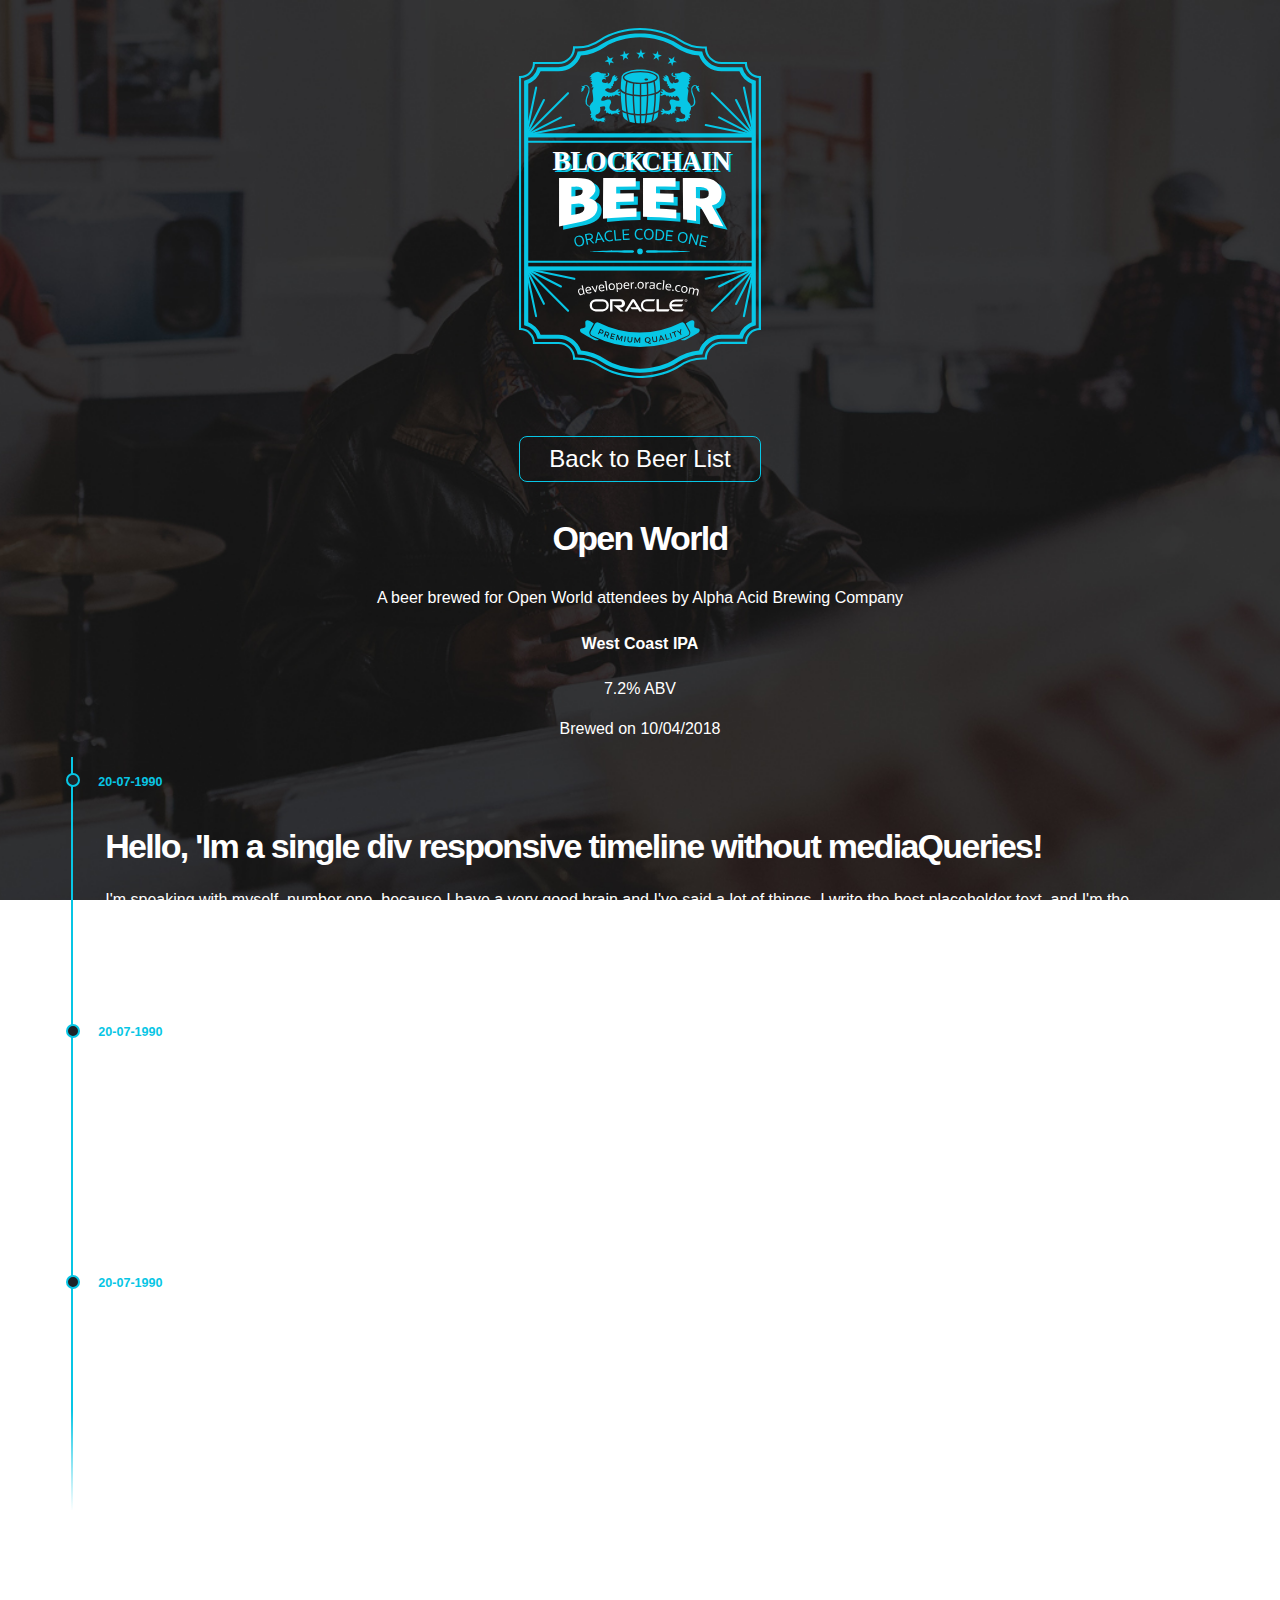
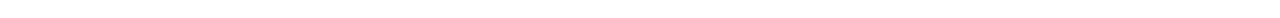
==== openworld.html @ 012e8789 "Initial commit" ====
<html lang="en">
    <head>
        <title>2019 Oracle CodeOne - Blockchain Beer</title>
        <meta name="viewport" content="width=device-width, initial-scale=1">
        <link href="index.css" rel="stylesheet">
    </head>
    <body>
        <div class="content">
            <div class="title">
            <img src="alpha-acid.svg" alt="2019 Oracle CodeOne - Blockchain Beer">
            </div>

            <div class="beer-list">
                <a class="back" href="index.html"><div>Back to Beer List</div></a>
            </div>

            <!--<a href="index.html">&lt;&nbsp; Back to Beer List</a>-->

            <header class="section-header">
               <h2> Open World</h2>
               <p> A beer brewed for Open World attendees by Alpha Acid Brewing Company </p>
               <h4>West Coast IPA</h4>
               <p>7.2% ABV</p>
               <p>Brewed on 10/04/2018</p>
            </header>
            <div class="container">
                <div class="timeline-item" date-is="20-07-1990">
                    <h1>Hello, 'Im a single div responsive timeline without mediaQueries!</h1>
                    <p>
                        I'm speaking with myself, number one, because I have a very good brain and I've said a lot of things. I
                        write the best placeholder text, and I'm the biggest developer on the web by far... While that's mock-ups
                        and this is politics, are they really so different? I think the only card she has is the Lorem card.
                    </p>
                </div>
                <div class="timeline-item" date-is="20-07-1990">
                    <h1>Oeehhh, that's awesome.. Me too!</h1>
                    <p>
                        I'm speaking with myself, number one, because I have a very good brain and I've said a lot of things. I
                        write the best placeholder text, and I'm the biggest developer on the web by far... While that's mock-ups
                        and this is politics, are they really so different? I think the only card she has is the Lorem card.
                    </p>
                </div>
                <div class="timeline-item" date-is="20-07-1990">
                    <h1>I'm ::last-child so my border fades ^__^</h1>
                    <p>
                        I'm speaking with myself, number one, because I have a very good brain and I've said a lot of things. I
                        write the best placeholder text, and I'm the biggest developer on the web by far... While that's mock-ups
                        and this is politics, are they really so different? I think the only card she has is the Lorem card.
                    </p>
                </div>
            </div>
    </body>
</html>
---- index.css ----
body {
  font-family: "Helvetica Neue", "Helvetica", Arial, sans-serif;
  font-size: 16px;
  line-height: 1.5em;
  font-weight: 200;
  background: #1d2328;
  color: #ffffff;
  text-align: center;
  display: flex;
  flex-direction: column;
  align-items: center;
  background: url(images/hero-temp.jpg) no-repeat center center fixed;
  -webkit-background-size: cover;
  -moz-background-size: cover;
  -o-background-size: cover;
  background-size: cover;
}

a, a:visited {
  color: #ffffff;
  text-decoration: none;
}

.content {
  width: 90%;
  max-width: 1200px;
  min-width: 300px;
  margin: 20px 30px 100px 30px;
}

.title {
  margin-bottom: 10px;
}
.title img {
  max-height: 350px;
}
h1, h2 {
  font-size: 34px;
  letter-spacing: -.05em;
  line-height: 40px;
}

.beer-list{
  margin-top: 50px;
  display: flex;
  flex-direction: column;
  align-items: center;
  justify-content: space-around;
}

.beer {
  /*display: flex;*/
  flex-direction: row;
  width: 100%;
  max-width: 350px;
  border: 1px solid #07c6e5;
  border-radius: 8px;
  padding: 10px;
  margin: 8px;
  font-size: 24px;
  color: #ffffff;
  text-decoration: none;
}
.back {
  flex-direction: row;
  width: 100%;
  max-width: 220px;
  border: 1px solid #07c6e5;
  border-radius: 8px;
  padding: 10px;
  margin: 8px;
  font-size: 24px;
  color: #ffffff;
  text-decoration: none;
}
.arrow {
  flex: 1 1 auto;
  text-align: right;
  transform: translateY(-2px);
}

.breadcrumb {
  display: flex;
  flex-direction: row;
  align-content: center;
  justify-content: center;
  list-style: none;
}
.breadcrumb li {
  margin-right: 10px;
}


/* Timeline */


.timeline-item {
  padding: 3em 2em 2em;
  position: relative;
  border-left: 2px solid #07c6e5;
  text-align: left;
}
.timeline-item h1 {
  line-height: 1.1em;
}
.timeline-item p {
  font-size: 1rem;
}
.timeline-item::before {
  content: attr(date-is);
  position: absolute;
  left: 2em;
  font-weight: bold;
  top: 1em;
  display: block;
  font-weight: 700;
  font-size: .785rem;
  color: #07c6e5;
}
.timeline-item::after {
  width: 10px;
  height: 10px;
  display: block;
  top: 1em;
  position: absolute;
  left: -7px;
  border-radius: 10px;
  content: '';
  border: 2px solid #07c6e5;
  background: #1d2328;
}
.timeline-item:last-child {
  -o-border-image: linear-gradient(to bottom, #07c6e5 60%, rgba(0, 0, 0, 0)) 1 100%;
     border-image: linear-gradient(to bottom, #07c6e5 60%, rgba(0, 0, 0, 0)) 1 100%;
}
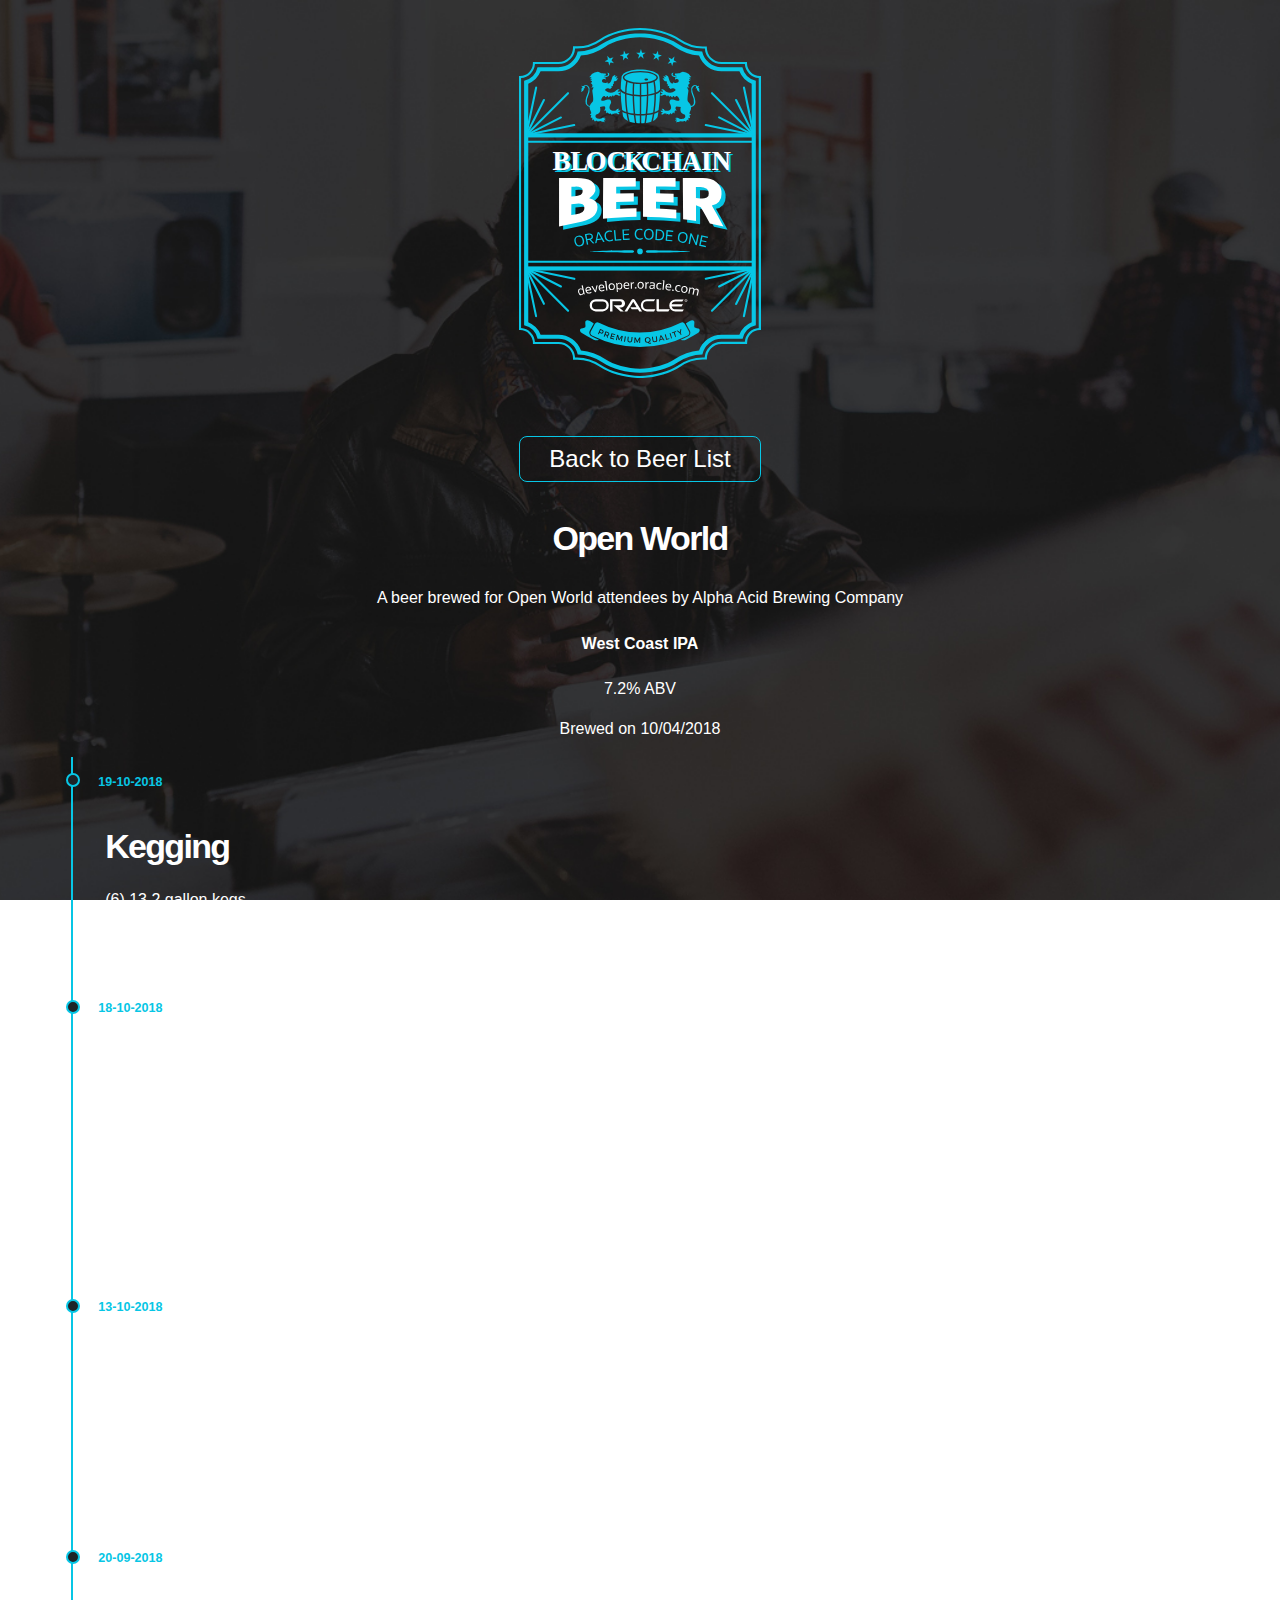
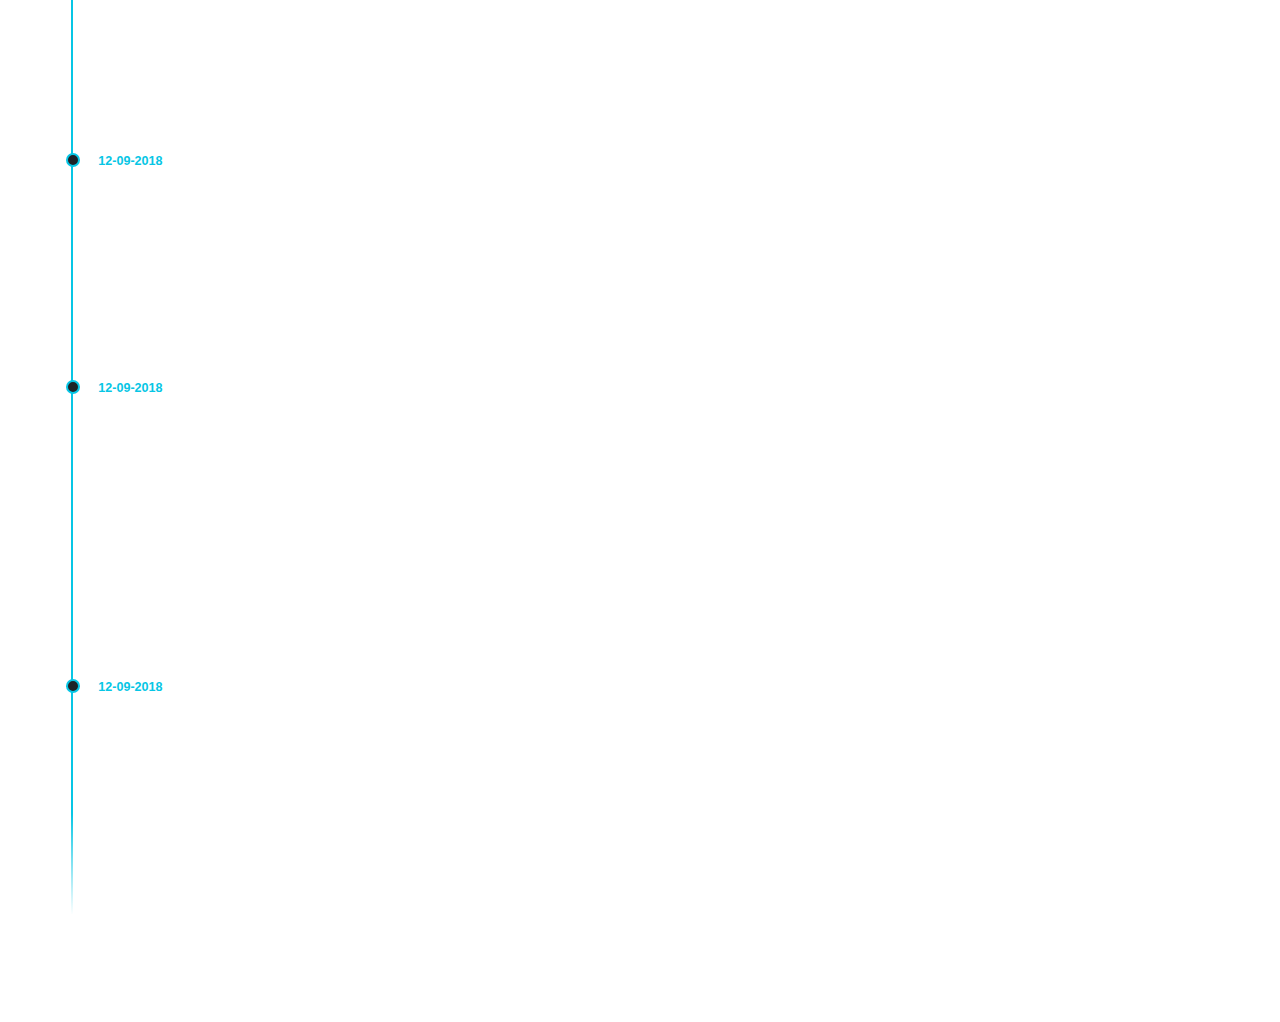
==== commit 0d69915c: "Added remaining beers" ====
--- a/openworld.html
+++ b/openworld.html
@@ -24,30 +24,66 @@
                <p>Brewed on 10/04/2018</p>
             </header>
             <div class="container">
-                <div class="timeline-item" date-is="20-07-1990">
-                    <h1>Hello, 'Im a single div responsive timeline without mediaQueries!</h1>
-                    <p>
-                        I'm speaking with myself, number one, because I have a very good brain and I've said a lot of things. I
-                        write the best placeholder text, and I'm the biggest developer on the web by far... While that's mock-ups
-                        and this is politics, are they really so different? I think the only card she has is the Lorem card.
-                    </p>
-                </div>
-                <div class="timeline-item" date-is="20-07-1990">
-                    <h1>Oeehhh, that's awesome.. Me too!</h1>
-                    <p>
-                        I'm speaking with myself, number one, because I have a very good brain and I've said a lot of things. I
-                        write the best placeholder text, and I'm the biggest developer on the web by far... While that's mock-ups
-                        and this is politics, are they really so different? I think the only card she has is the Lorem card.
-                    </p>
-                </div>
-                <div class="timeline-item" date-is="20-07-1990">
-                    <h1>I'm ::last-child so my border fades ^__^</h1>
-                    <p>
-                        I'm speaking with myself, number one, because I have a very good brain and I've said a lot of things. I
-                        write the best placeholder text, and I'm the biggest developer on the web by far... While that's mock-ups
-                        and this is politics, are they really so different? I think the only card she has is the Lorem card.
-                    </p>
-                </div>
+              <div class="timeline-item" date-is="19-10-2018">
+                  <h1>Kegging</h1>
+                  <p>
+                      (6) 13.2 gallon kegs<br>
+                      (4) 5.16 gallon kegs
+                  </p>
+              </div>
+              <div class="timeline-item" date-is="18-10-2018">
+                  <h1>Fermentation and Conditioning</h1>
+                  <p>
+                      Pitched generation one Gigayeast NorCal<br>
+                      Fermentation temperature: 72oF<br>
+                      Conditioning time: 15 days<br>
+                      Cool crash temperature: 32sup&gt;oF<br>
+                      Carbonation pressure: 14 PSI
+                  </p>
+              </div>
+              <div class="timeline-item" date-is="13-10-2018">
+                  <h1>The Boil</h1>
+                  <p>
+                      Wort was boiled for 60 minutes<br>
+                      Hops were added at 10 minutes to knock out<br>
+                      Original Gravity 15.5 Brix
+                  </p>
+              </div>
+              <div class="timeline-item" date-is="20-09-2018">
+                  <h1>Malt</h1>
+                  <p>
+                      Fledblume was picked up from
+                      <a href="http://admiralmaltings.com/wp-content/uploads/2018/09/AdmiralMaltings_COA_Feldblume_18-067.pdf">
+                      Admiral Maltings</a> on 9/20/18
+                  </p>
+              </div>
+              <div class="timeline-item" date-is="12-09-2018">
+                  <h1>Hops</h1>
+                  <p>
+                      Hops were harvested from New World Ales Hop Farm<br>
+                      Hop Hash was made from 75% Columbus and 25% cascade hops at
+                      <a href="https://m.facebook.com/hideawayhopyards/">Hideaway Hopyard</a>.
+                  </p>
+              </div>
+              <div class="timeline-item" date-is="12-09-2018">
+                  <h1>Yeast</h1>
+                  <p>
+                      5BBL pitch of <a href="http://gigayeast.com/yeasts/gy001-norcal-ale-1.html">GigaYeast NorCal Ale</a><br>
+                      Generation 1<br>
+                      Packaged 10/2/18<br>
+                      Pitched 10/4/18<br>
+                      Pitched at 72oF
+                  </p>
+              </div>
+              <div class="timeline-item" date-is="12-09-2018">
+                  <h1>Water: Hetch Hetchy spring water</h1>
+                  <p>
+                      <a href="https://storage.googleapis.com/midpeninsulawater-org/uploads/MPWD_CCR_17_FNlow.pdf">
+                      Hetch Hetchy spring water</a><br>
+                      Pleaded 10 micron prefilter and carbon filter<br>
+                      1lb gypsum and 1lb Calcium carbonate added to water for hardness and PH
+                  </p>
+              </div>
             </div>
     </body>
 </html>
